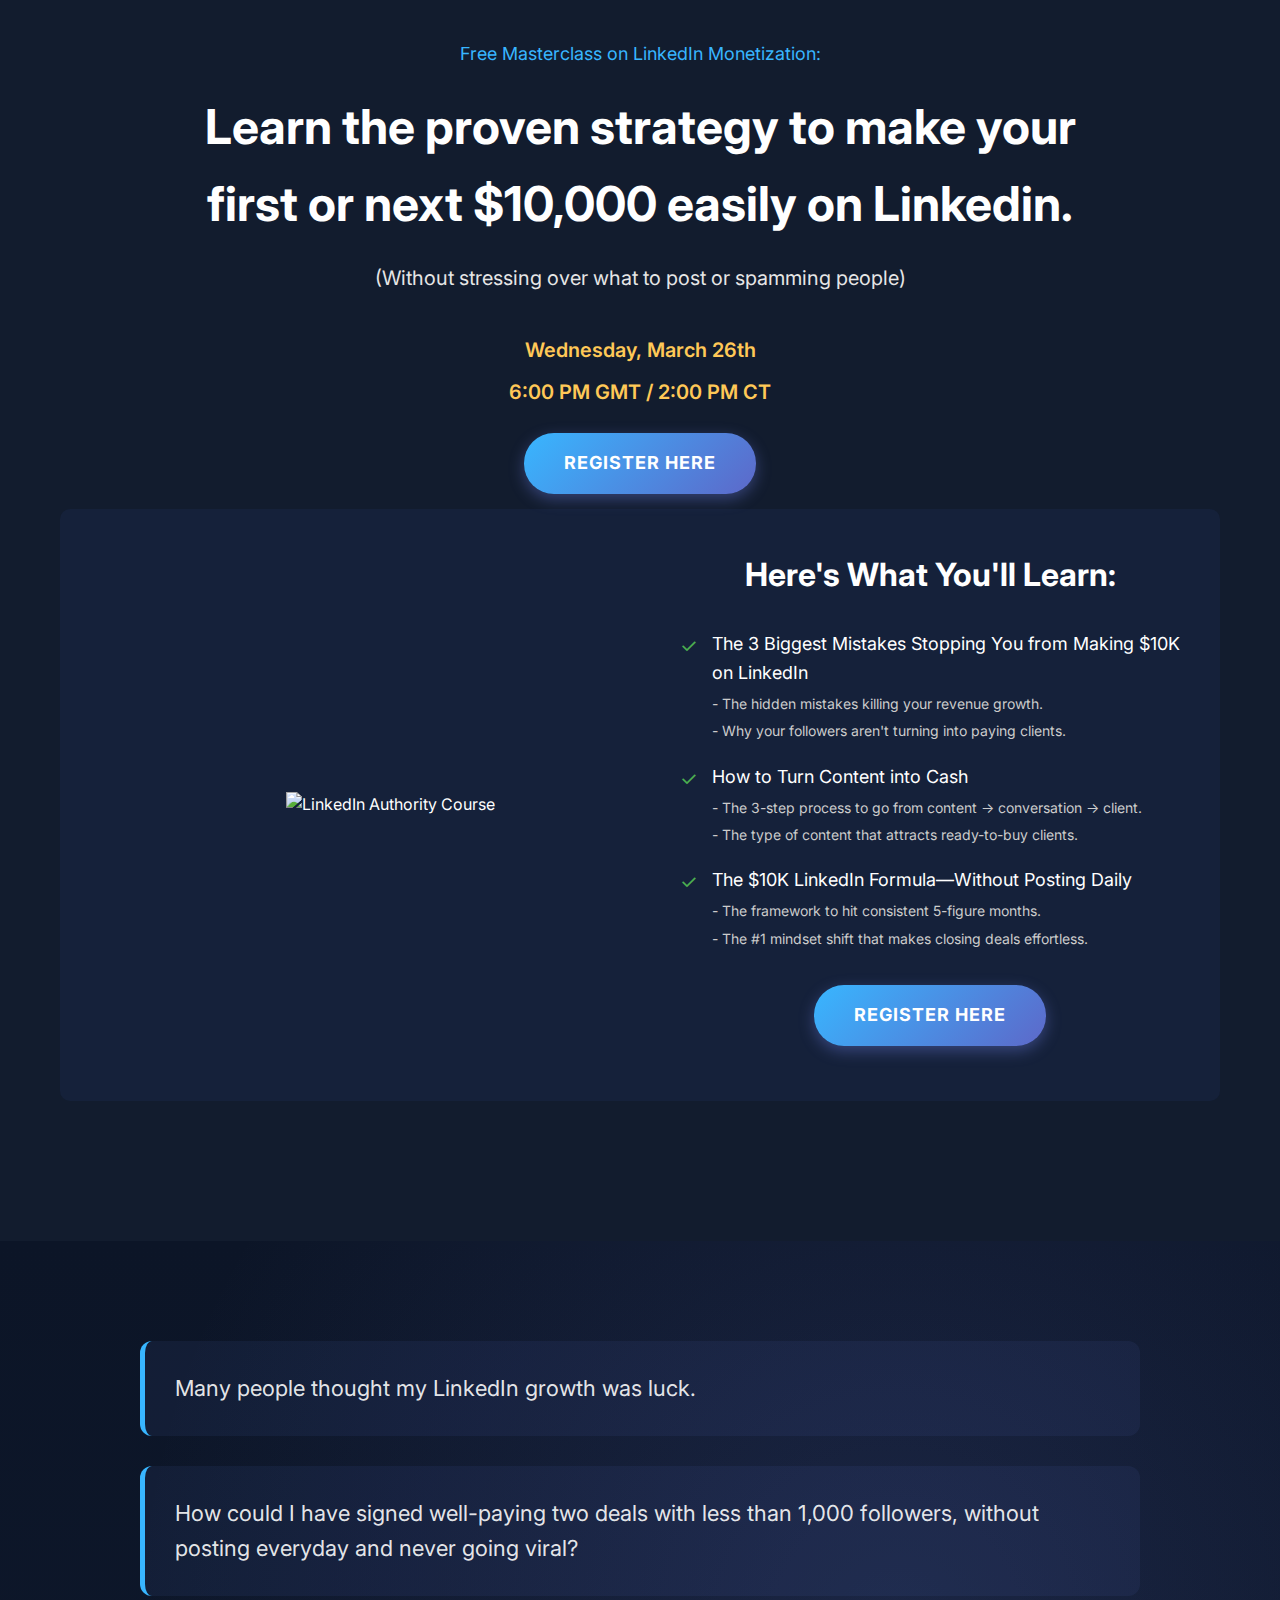
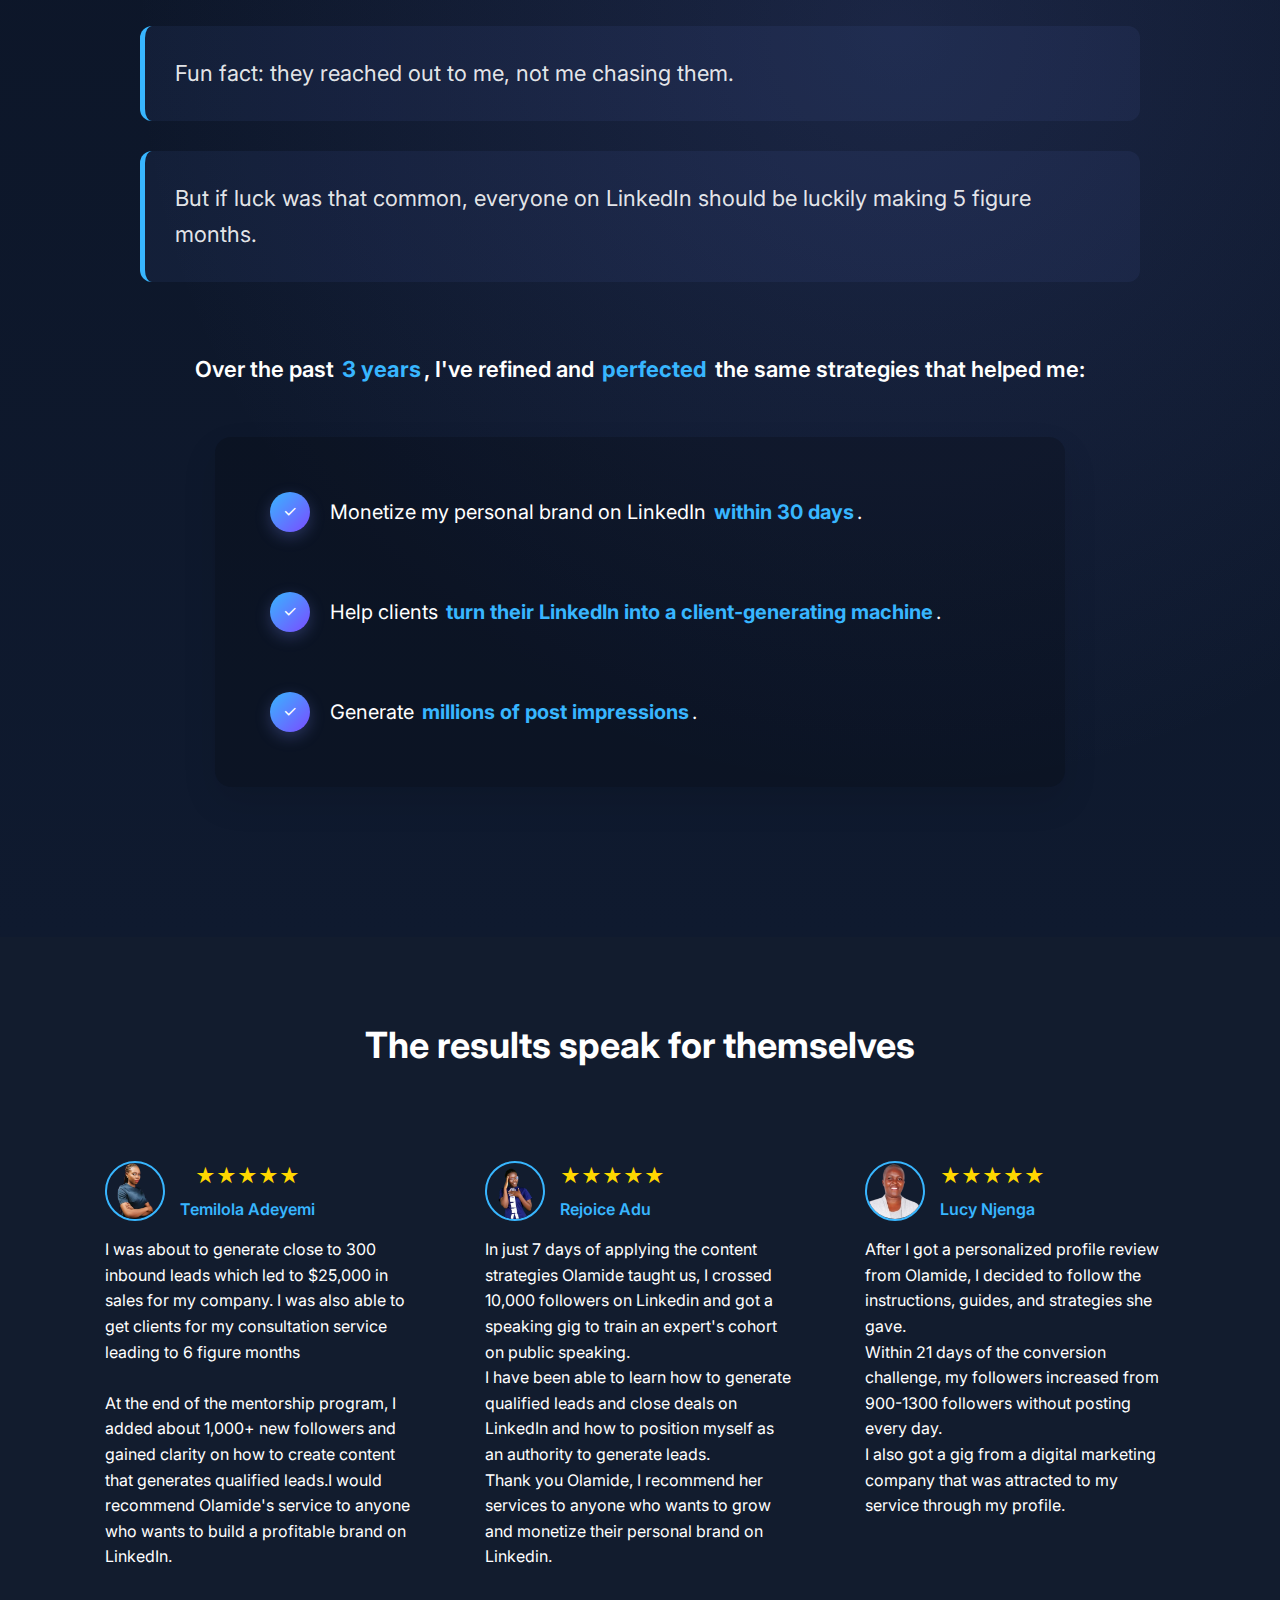
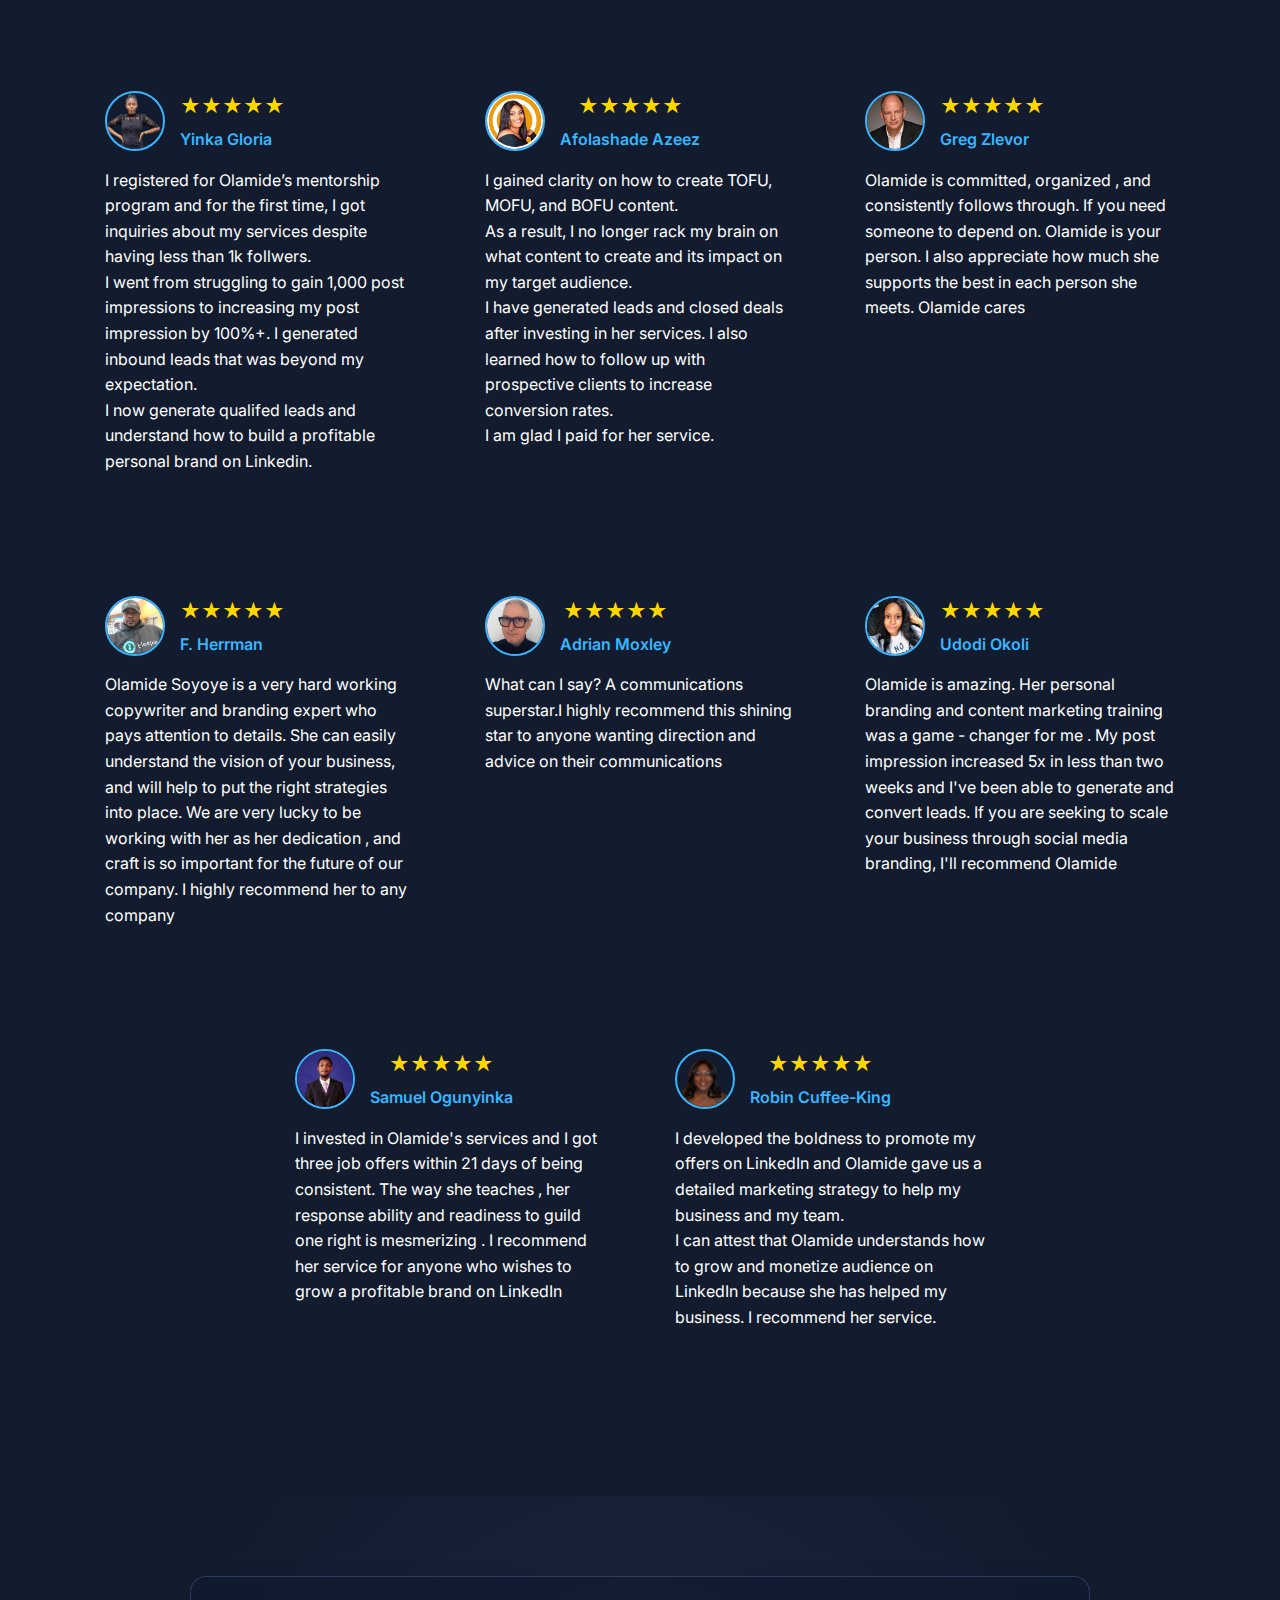
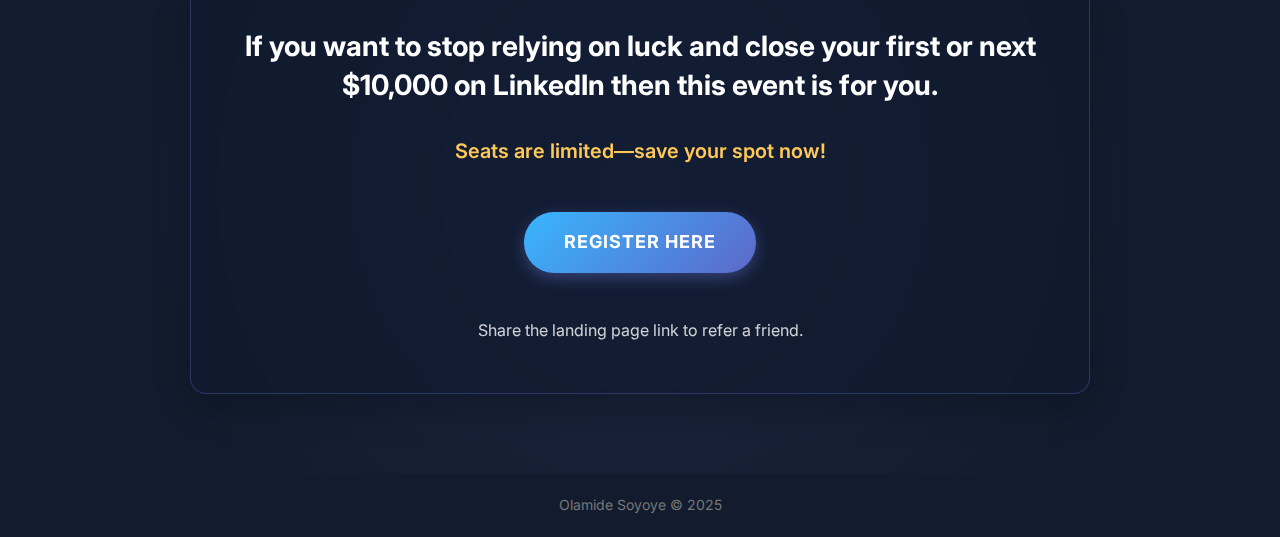
==== event.html @ 0147757c "Added event page" ====
<!DOCTYPE html>
<html lang="en">
<head>
    <meta charset="UTF-8">
    <meta name="viewport" content="width=device-width, initial-scale=1.0">
    <title>Free Masterclass on LinkedIn Monetization</title>
    <link rel="preconnect" href="https://fonts.googleapis.com">
    <link rel="preconnect" href="https://fonts.gstatic.com" crossorigin>
    <link href="https://fonts.googleapis.com/css2?family=Inter:wght@400;500;600;700&display=swap" rel="stylesheet">
    <link rel="stylesheet" href="assets/css/event.css">
</head>
<body>
    <!-- Header -->
    <!-- <header>
        <div class="container">
            <img src="/api/placeholder/150/50" alt="Kurogo Logo" class="logo">
        </div>
    </header> -->

    <!-- Hero Section -->
    <section class="hero">
        <div class="container">
            <p class="tag-line">Free Masterclass on LinkedIn Monetization:</p>
            <h1>Learn the proven strategy to make your first or next $10,000 easily on Linkedin.</h1>
            <p class="subtitle">(Without stressing over what to post or spamming people)</p>


            <p class="cta-urgency">Wednesday, March 26th </p>
            <p class="cta-urgency">6:00 PM GMT / 2:00 PM CT </p>

            <a href="https://addcal.co/e/64tl87vulown" class="subtitle cta-button" >REGISTER HERE</a>
            
            <!-- Features Section -->
            <div class="features-container">
                <div class="features-left" style="padding: 0px 40px;">
                    <img src="assets/images/banner/olamide2.jpg" alt="LinkedIn Authority Course" class="features-image">
                </div>
                <div class="features-right">
                    <h2 class="features-heading">Here's What You'll Learn:</h2>
                    <div class="feature">
                        <div class="feature-icon">✓</div>
                        <div class="feature-text">The 3 Biggest Mistakes Stopping You from Making $10K on LinkedIn
                            <p class="feature-subpoint">- The hidden mistakes killing your revenue growth.</p>
                            <p class="feature-subpoint">- Why your followers aren't turning into paying clients.</p>
                        </div>
                    </div>
                    <div class="feature">
                        <div class="feature-icon">✓</div>
                        <div class="feature-text">How to Turn Content into Cash
                            <p class="feature-subpoint">- The 3-step process to go from content → conversation → client.</p>
                            <p class="feature-subpoint">- The type of content that attracts ready-to-buy clients.</p>
                        </div>
                    </div>
                    <div class="feature">
                        <div class="feature-icon">✓</div>
                        <div class="feature-text">The $10K LinkedIn Formula—Without Posting Daily
                            <p class="feature-subpoint">- The framework to hit consistent 5-figure months.</p>
                            <p class="feature-subpoint">- The #1 mindset shift that makes closing deals effortless.</p>
                        </div>
                    </div>
                    <a href="https://addcal.co/e/64tl87vulown" class="cta-button">REGISTER HERE</a>
                </div>
            </div> 
        </div>
    </section>

    <!-- Enhanced Personal Story Section -->
    <section class="story-section">
        <div class="story-container">
            <div class="story-grid">
                <div class="story-quote">
                    Many people thought my LinkedIn growth was luck.
                </div>
                
                <div class="story-quote">
                    How could I have signed well-paying two deals with less than 1,000 followers, without posting everyday and never going viral?
                </div>
                
                <div class="story-quote">
                    Fun fact: they reached out to me, not me chasing them.
                </div>
                
                <div class="story-quote">
                    But if luck was that common, everyone on LinkedIn should be luckily making 5 figure months.
                </div>
            </div>
            
            <p class="story-middle">Over the past <span class="highlight">3 years</span>, I've refined and <span class="highlight">perfected</span> the same strategies that helped me:</p>
            
            <div class="benefits">
                <div class="benefit-item">
                    <div class="check-icon">✓</div>
                    <div class="benefit-text">Monetize my personal brand on LinkedIn <span class="highlight">within 30 days</span>.</div>
                </div>
                
                <div class="benefit-item">
                    <div class="check-icon">✓</div>
                    <div class="benefit-text">Help clients <span class="highlight">turn their LinkedIn into a client-generating machine</span>.</div>
                </div>
                
                <div class="benefit-item">
                    <div class="check-icon">✓</div>
                    <div class="benefit-text">Generate <span class="highlight">millions of post impressions</span>.</div>
                </div>
            </div>
        </div>
    </section>

    <!-- Results Section -->
    <section class="results">
        <div class="container">
            <h2 class="results-title">The results speak for themselves</h2>
            
            <!-- First Row -->
            <div class="testimonials">
                <div class="testimonial">
                    <div class="testimonial-header">
                        <img src="assets/images/banner/temiloluwa.png" alt="Temilola Adeyemi" class="testimonial-image">
                        <div class="testimonial-meta">
                            <div class="stars">★★★★★</div>
                            <p class="client-name">Temilola Adeyemi</p>
                        </div>
                    </div>
                    <p class="testimonial-text">
                        I was about to generate close to 300 inbound leads which led to $25,000 in sales for my company. I was also able to get clients for my consultation service leading to 6 figure months 
                        
                        <br>
                        
                        <br>
                        At the end of the mentorship program, I added about 1,000+ new followers and 
                        gained clarity on how to create content that generates qualified leads.I would recommend Olamide's service to anyone who wants to build a profitable brand on LinkedIn.
                    </p>
                </div>
                
                <div class="testimonial">
                    <div class="testimonial-header">
                        <img src="assets/images/banner/rejoice.png" alt="Rejoice Adu" class="testimonial-image">
                        <div class="testimonial-meta">
                            <div class="stars">★★★★★</div>
                            <p class="client-name">Rejoice Adu</p>
                        </div>
                    </div>
                    <p class="testimonial-text">
                        In just 7 days of applying the content strategies Olamide taught us, I crossed 10,000 
                        followers on Linkedin and got a speaking gig to train an expert's cohort on public speaking.
                        <br>
                        I have been able to learn how to generate qualified leads and close deals on LinkedIn and how 
                        to position myself as an authority to generate leads.
                        <br>
                        Thank you Olamide, I recommend her services to anyone who wants to grow and monetize their 
             personal brand on Linkedin. 
                    </p>
                </div>
                
                <div class="testimonial">
                    <div class="testimonial-header">
                        <img src="assets/images/banner/lucy.png" alt="Lucy Njenga" class="testimonial-image">
                        <div class="testimonial-meta">
                            <div class="stars">★★★★★</div>
                            <p class="client-name">Lucy Njenga</p>
                        </div>
                    </div>
                    <p class="testimonial-text">
                        After I got a personalized profile review from Olamide, I decided to follow the instructions, 
                        guides, and strategies she gave.
                        <br>
                        Within 21 days of the conversion challenge, my followers increased from 900-1300 
                        followers without posting every day.
                        <br>
                        I also got a gig from a digital marketing company that was attracted to my service 
                        through my profile. 
                    </p>
                </div>
            </div>
            
            <!-- Second Row -->
            <div class="testimonials">
                <div class="testimonial">
                    <div class="testimonial-header">
                        <img src="assets/images/banner/yinka.png" alt="Yinka Gloria" class="testimonial-image">
                        <div class="testimonial-meta">
                            <div class="stars">★★★★★</div>
                            <p class="client-name">Yinka Gloria</p>
                        </div>
                    </div>
                    <p class="testimonial-text">
                        I registered for Olamide’s mentorship program and for the first time, I got inquiries 
                        about my services despite having less than 1k follwers.
                        <br>
                        I went from struggling to gain 1,000 post impressions to increasing my post impression by 100%+. I generated inbound leads that was beyond my expectation. 
                        <br>
                        I now generate qualifed leads and understand how to build a profitable personal brand on Linkedin.


                    </p>
                </div>
                
                <div class="testimonial">
                    <div class="testimonial-header">
                        <img src="assets/images/banner/shade.png" alt="Afolashade Azeez" class="testimonial-image">
                        <div class="testimonial-meta">
                            <div class="stars">★★★★★</div>
                            <p class="client-name">Afolashade Azeez</p>
                        </div>
                    </div>
                    <p class="testimonial-text">
                        I gained clarity on how to create TOFU, MOFU, and BOFU content.
                        <br>
                        As a result, I no longer rack my brain on what content to create and its impact on my target audience. 
                        <br>
                        I have generated leads and closed deals after investing in her services. I also learned how to follow up with prospective clients to increase conversion rates. 
                        <br>
                        I am glad I paid for her service. 
                    </p>
                    
                </div>
                
                <div class="testimonial">
                    <div class="testimonial-header">
                        <img src="assets/images/banner/Greg.jpeg" alt="Greg Zlevor" class="testimonial-image">
                        <div class="testimonial-meta">
                            <div class="stars">★★★★★</div>
                            <p class="client-name">Greg Zlevor</p>
                        </div>
                    </div>
                    <p class="testimonial-text">
                        Olamide is committed, organized , and consistently follows through. If you need someone to 
                        depend on. Olamide is your person. I also appreciate how much she supports the best in each 
                        person she meets. Olamide cares 
                    </p>
                </div>
            </div>
            
            <!-- Third Row -->
            <div class="testimonials">
                <div class="testimonial">
                    <div class="testimonial-header">
                        <img src="assets/images/banner/herman.jpeg" alt="F. Herrman" class="testimonial-image">
                        <div class="testimonial-meta">
                            <div class="stars">★★★★★</div>
                            <p class="client-name">F. Herrman</p>
                        </div>
                    </div>
                    <p class="testimonial-text">
                        Olamide Soyoye is a very hard working copywriter and branding expert who pays 
                        attention to details. She can easily understand the vision of your business, and will help 
                        to put the right strategies into place. We are very lucky to be working with her as her dedication , 
                        and craft is so important for the future of our company. I highly recommend her to any company 
                    </p>
                </div>
                
                <div class="testimonial">
                    <div class="testimonial-header">
                        <img src="assets/images/banner/andrian.jpeg" alt="Adrian Moxley" class="testimonial-image">
                        <div class="testimonial-meta">
                            <div class="stars">★★★★★</div>
                            <p class="client-name">Adrian Moxley</p>
                        </div>
                    </div>
                    <p class="testimonial-text">
                        What can I say? A communications superstar.I highly recommend this shining star to 
                        anyone wanting direction and advice on their communications 
                    </p>
                </div>
                
                <div class="testimonial">
                    <div class="testimonial-header">
                        <img src="assets/images/banner/udodi.jpeg" alt="Udodi Okoli" class="testimonial-image">
                        <div class="testimonial-meta">
                            <div class="stars">★★★★★</div>
                            <p class="client-name">Udodi Okoli</p>
                        </div>
                    </div>
                    <p class="testimonial-text">
                        Olamide is amazing. Her personal branding and content marketing training was a 
                        game - changer for me . My post impression increased 5x in less than two weeks 
                        and I've been able to generate and convert leads. If you are seeking to scale your 
                        business through social media branding, I'll recommend Olamide
                    </p>
                </div>
            </div>
            
            <!-- Fourth Row -->
            <div class="testimonials">
                <div class="testimonial">
                    <div class="testimonial-header">
                        <img src="assets/images/banner/samuel.jpeg" alt="Samuel Ogunyinka" class="testimonial-image">
                        <div class="testimonial-meta">
                            <div class="stars">★★★★★</div>
                            <p class="client-name">Samuel Ogunyinka</p>
                        </div>
                    </div>
                    <p class="testimonial-text">
                        I invested in Olamide's services and I got three job offers within 
                        21 days of being consistent. The way she teaches , her response ability and readiness to 
                        guild one right is mesmerizing . I recommend her service for anyone who wishes to grow 
                        a profitable brand on LinkedIn
                    </p>
                </div> 
                <div class="testimonial">
                    <div class="testimonial-header">
                        <img src="assets/images/banner/robin.png" alt="Robin Cuffee-King" class="testimonial-image">
                        <div class="testimonial-meta">
                            <div class="stars">★★★★★</div>
                            <p class="client-name">Robin Cuffee-King</p>
                        </div>
                    </div>
                    <p class="testimonial-text">
                        I developed the boldness to promote my offers on LinkedIn and Olamide gave us a detailed 
                        marketing strategy to help my business and my team.
                        <br>
                        I can attest that Olamide understands how to grow and monetize audience on LinkedIn because she 
                        has helped my business. I recommend her service. 
                    </p>
                </div> 
            </div>  
        </div>
    </section>

    <!-- Call to Action Section -->
    <section class="cta-section">
        <div class="cta-container">
        <div class="cta-content">
            <h2 class="cta-headline">If you want to stop relying on luck and close your first or next $10,000 on LinkedIn then this event is for you.</h2>
            <div class="cta-details">
            <p class="cta-urgency">Seats are limited—save your spot now!</p>
            <a href="https://addcal.co/e/64tl87vulown" class="cta-button">REGISTER HERE</a>
            <p class="cta-share">Share the landing page link to refer a friend.</p>
            </div>
        </div>
        </div>
    </section>

    <!-- Footer -->
    <footer>
        <div class="container">
            <p>Olamide Soyoye © 2025 </p>
        </div>
    </footer>
</body>
</html>
---- assets/css/event.css ----
/* Global Styles */
* {
    margin: 0;
    padding: 0;
    box-sizing: border-box;
    font-family: 'Inter', -apple-system, BlinkMacSystemFont, 'Segoe UI', Roboto, Oxygen, Ubuntu, Cantarell, 'Open Sans', 'Helvetica Neue', sans-serif;
}

body {
    background-color: #121c2e;
    color: white;
    line-height: 1.6;
}

.container {
    max-width: 1200px;
    margin: 0 auto;
    padding: 0 20px;
}

/* Header */
header {
    padding: 40px 0;
    text-align: center;
}

.logo {
    max-width: 150px;
    margin-bottom: 20px;
}

/* Hero Section */
.hero {
    text-align: center;
    padding: 40px 0 60px;
}

.tag-line {
    color: #38b6ff;
    font-size: 18px;
    margin-bottom: 20px;
}

.hero h1 {
    font-size: 48px;
    margin-bottom: 20px;
    max-width: 80%;
    margin: 0 auto 20px;
}

.subtitle {
    font-size: 20px;
    margin-bottom: 40px;
    color: #e6e6e6;
}

/* Features Section */
.features-container {
    background-color: #15213a;
    border-radius: 10px;
    padding: 40px;
    margin-bottom: 80px;
    display: flex;
    flex-wrap: wrap;
}

.features-left {
    flex: 1;
    display: flex;
    justify-content: center;
    align-items: center;
    min-width: 300px;
}

.features-image {
    max-width: 100%;
}

.features-right {
    flex: 1;
    padding-left: 0px;
    min-width: 300px;
}

.features-heading {
    font-size: 32px;
    margin-bottom: 30px;
}

.feature {
    display: flex;
    align-items: flex-start;
    margin-bottom: 20px;
}

.feature-icon {
    color: #4CAF50;
    margin-right: 15px;
    font-size: 20px;
}

.feature-text {
    font-size: 18px;
    text-align: left;
}

.button {
    display: inline-block;
    background-color: #5e60ce;
    color: white;
    padding: 15px 30px;
    border-radius: 30px;
    font-weight: bold;
    text-decoration: none;
    font-size: 18px;
    margin-top: 20px;
    transition: background-color 0.3s;
}

.button:hover {
    background-color: #4a4bc7;
    cursor: pointer;
}

/* Steps Section */
.steps-section {
    padding: 80px 0;
    background-color: white;
    color: #333;
}

.steps-heading {
    text-align: center;
    margin-bottom: 20px;
    color: #38b6ff;
}

.steps-title {
    text-align: center;
    font-size: 36px;
    margin-bottom: 50px;
    color: #121c2e;
}

.steps-container {
    display: flex;
    justify-content: space-between;
    flex-wrap: wrap;
}

.step {
    flex: 1;
    min-width: 300px;
    margin: 15px;
    text-align: center;
}

.step-image {
    width: 100%;
    height: 250px;
    object-fit: cover;
    border-radius: 10px;
    margin-bottom: 20px;
}

.step-title {
    font-size: 32px;
    margin-bottom: 20px;
    color: white;
    background: linear-gradient(135deg, #5e60ce, #6979f8);
    padding: 10px;
    border-radius: 5px;
}

.step-description {
    font-size: 16px;
    color: #555;
}

.trusted-by {
    text-align: center;
    padding: 30px 0;
    background-color: white;
    color: #333;
}

.trusted-heading {
    margin-bottom: 30px;
    font-size: 18px;
    color: #555;
}

.logos {
    display: flex;
    justify-content: center;
    align-items: center;
    flex-wrap: wrap;
}

.logo-img {
    height: 40px;
    margin: 0 30px;
    opacity: 0.8;
}

/* Results Section */
.results {
    padding: 80px 0;
    text-align: center;
}

.results-heading {
    color: #38b6ff;
    margin-bottom: 20px;
}

.results-title {
    font-size: 36px;
    margin-bottom: 50px;
}

.testimonials {
    display: flex;
    flex-wrap: wrap;
    justify-content: center;
    margin-bottom: 30px;
}

.testimonial {
    flex: 1;
    min-width: 300px;
    max-width: 350px;
    margin: 15px;
    padding: 20px;
}

.stars {
    color: #FFD700;
    font-size: 20px;
    margin-bottom: 20px;
}

.testimonial-text {
    margin-bottom: 20px;
    text-align: left;
}

.client-name {
    font-weight: bold;
    color: #38b6ff;
    text-align: left;
}

.feature-subpoint {
    font-size: 14px;
    margin-top: 5px;
    color: #cccccc;
}
.story-section {
    padding: 100px 20px;
    background: linear-gradient(180deg, #0c1527 0%, #0f1a2f 100%);
    position: relative;
    overflow: hidden;
}

.story-section::before {
    content: '';
    position: absolute;
    top: 0;
    left: 0;
    width: 100%;
    height: 100%;
    background: radial-gradient(circle at 70% 30%, rgba(108, 126, 225, 0.15), transparent 60%);
    z-index: 0;
}

.story-container {
    max-width: 1000px;
    margin: 0 auto;
    position: relative;
    z-index: 1;
}

.story-grid {
    display: grid;
    grid-template-columns: 1fr;
    gap: 30px;
    margin-bottom: 70px;
}

.story-quote {
    padding: 30px;
    border-radius: 12px;
    background: rgba(108, 126, 225, 0.08);
    border-left: 5px solid #38b6ff;
    font-size: 22px;
    color: rgba(255, 255, 255, 0.9);
    position: relative;
    transition: all 0.3s ease;
}

.story-quote:hover {
    transform: translateY(-5px);
    box-shadow: 0 10px 25px rgba(0, 0, 0, 0.2);
}

.story-middle {
    font-size: 22px;
    line-height: 1.6;
    text-align: center;
    margin: 50px 0 40px;
    color: white;
    font-weight: 600;
}

.highlight {
    color: #38b6ff;
    font-weight: 700;
    position: relative;
    padding: 0 3px;
}

.benefits {
    max-width: 850px;
    margin: 50px auto;
    background: rgba(0, 0, 0, 0.2);
    border-radius: 16px;
    padding: 40px;
    box-shadow: 0 15px 35px rgba(0, 0, 0, 0.1);
}

.benefit-item {
    display: flex;
    align-items: flex-start;
    margin-bottom: 30px;
    transition: all 0.3s ease;
    padding: 15px;
    border-radius: 8px;
}

.benefit-item:hover {
    background: rgba(108, 126, 225, 0.1);
}

.benefit-item:last-child {
    margin-bottom: 0;
}

.check-icon {
    background: linear-gradient(135deg, #38b6ff, #7b4bff);
    width: 40px;
    height: 40px;
    border-radius: 50%;
    display: flex;
    align-items: center;
    justify-content: center;
    margin-right: 20px;
    flex-shrink: 0;
    box-shadow: 0 5px 15px rgba(108, 126, 225, 0.3);
}

.benefit-text {
    font-size: 20px;
    line-height: 1.5;
    padding-top: 5px;
}

@media (max-width: 768px) {
    .story-quote {
        font-size: 18px;
        padding: 20px;
    }
    
    .story-middle {
        font-size: 18px;
    }
    
    .benefit-text {
        font-size: 18px;
    }
    
    .benefits {
        padding: 30px 20px;
    }
}

.cta-section {
    padding: 80px 20px;
    background-color: #121c2e;
    position: relative;
    text-align: center;
    overflow: hidden;
    }

.cta-section::before {
content: '';
position: absolute;
top: 0;
left: 0;
width: 100%;
height: 100%;
background: radial-gradient(circle at center, rgba(108, 126, 225, 0.1), transparent 70%);
z-index: 0;
}

.cta-container {
max-width: 900px;
margin: 0 auto;
position: relative;
z-index: 1;
}

.cta-content {
background: rgba(15, 26, 47, 0.7);
border: 1px solid rgba(108, 126, 225, 0.3);
border-radius: 16px;
padding: 50px 40px;
box-shadow: 0 15px 35px rgba(0, 0, 0, 0.2);
backdrop-filter: blur(5px);
}

.cta-headline {
font-size: 28px;
font-weight: 700;
color: white;
margin-bottom: 30px;
line-height: 1.4;
}

.cta-details {
display: flex;
flex-direction: column;
align-items: center;
gap: 20px;
}

.cta-urgency {
font-size: 20px;
font-weight: 600;
color: #FFC857;
margin-bottom: 10px;
}

.cta-button {
display: inline-block;
background: linear-gradient(135deg, #38b6ff, #5d68c9);
color: white;
font-size: 18px;
font-weight: 700;
padding: 16px 40px;
border-radius: 30px;
text-decoration: none;
letter-spacing: 1px;
transition: all 0.3s ease;
box-shadow: 0 5px 15px rgba(108, 126, 225, 0.4);
margin: 15px 0;
}

.cta-button:hover {
transform: translateY(-3px);
box-shadow: 0 8px 20px rgba(108, 126, 225, 0.6);
background: linear-gradient(135deg, #7d8df0, #38b6ff);
}

.cta-share {
font-size: 16px;
color: rgba(255, 255, 255, 0.8);
margin-top: 10px;
}

@media (max-width: 768px) {
.cta-section {
    padding: 60px 20px;
}

.cta-content {
    padding: 40px 25px;
}

.cta-headline {
    font-size: 24px;
}

.cta-urgency {
    font-size: 18px;
}
}

.testimonial {
    display: flex;
    flex-direction: column;
}

.testimonial-header {
    display: flex;
    align-items: center;
    margin-bottom: 15px;
}

.testimonial-image {
    width: 60px;
    height: 60px;
    border-radius: 50%;
    object-fit: cover;
    border: 2px solid #38b6ff;
    margin-right: 15px;
}

.testimonial-meta {
    display: flex;
    flex-direction: column;
}

.stars {
    margin-bottom: 5px;
}

.client-name {
    font-weight: 600;
    color: #38b6ff;
} 

/* Footer */
footer {
    text-align: center;
    padding: 20px 0;
    color: #777;
    font-size: 14px;
}
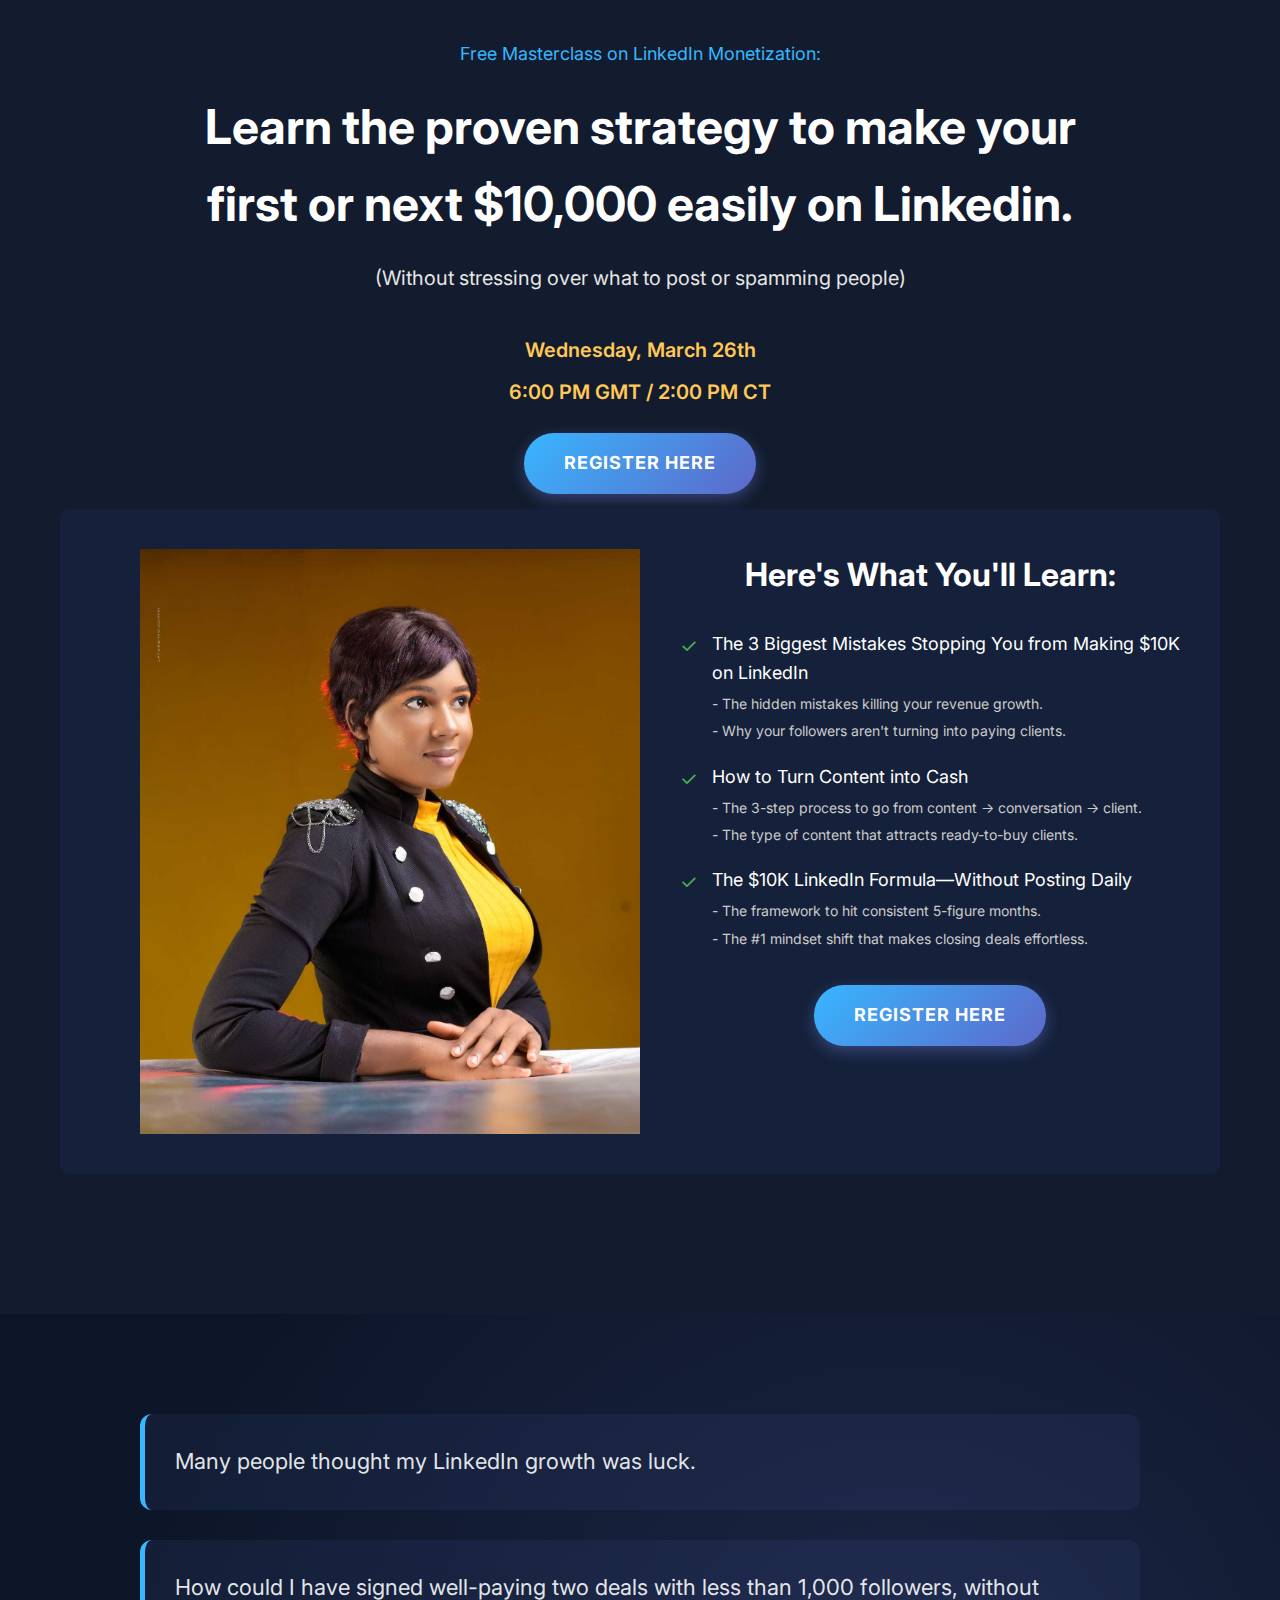
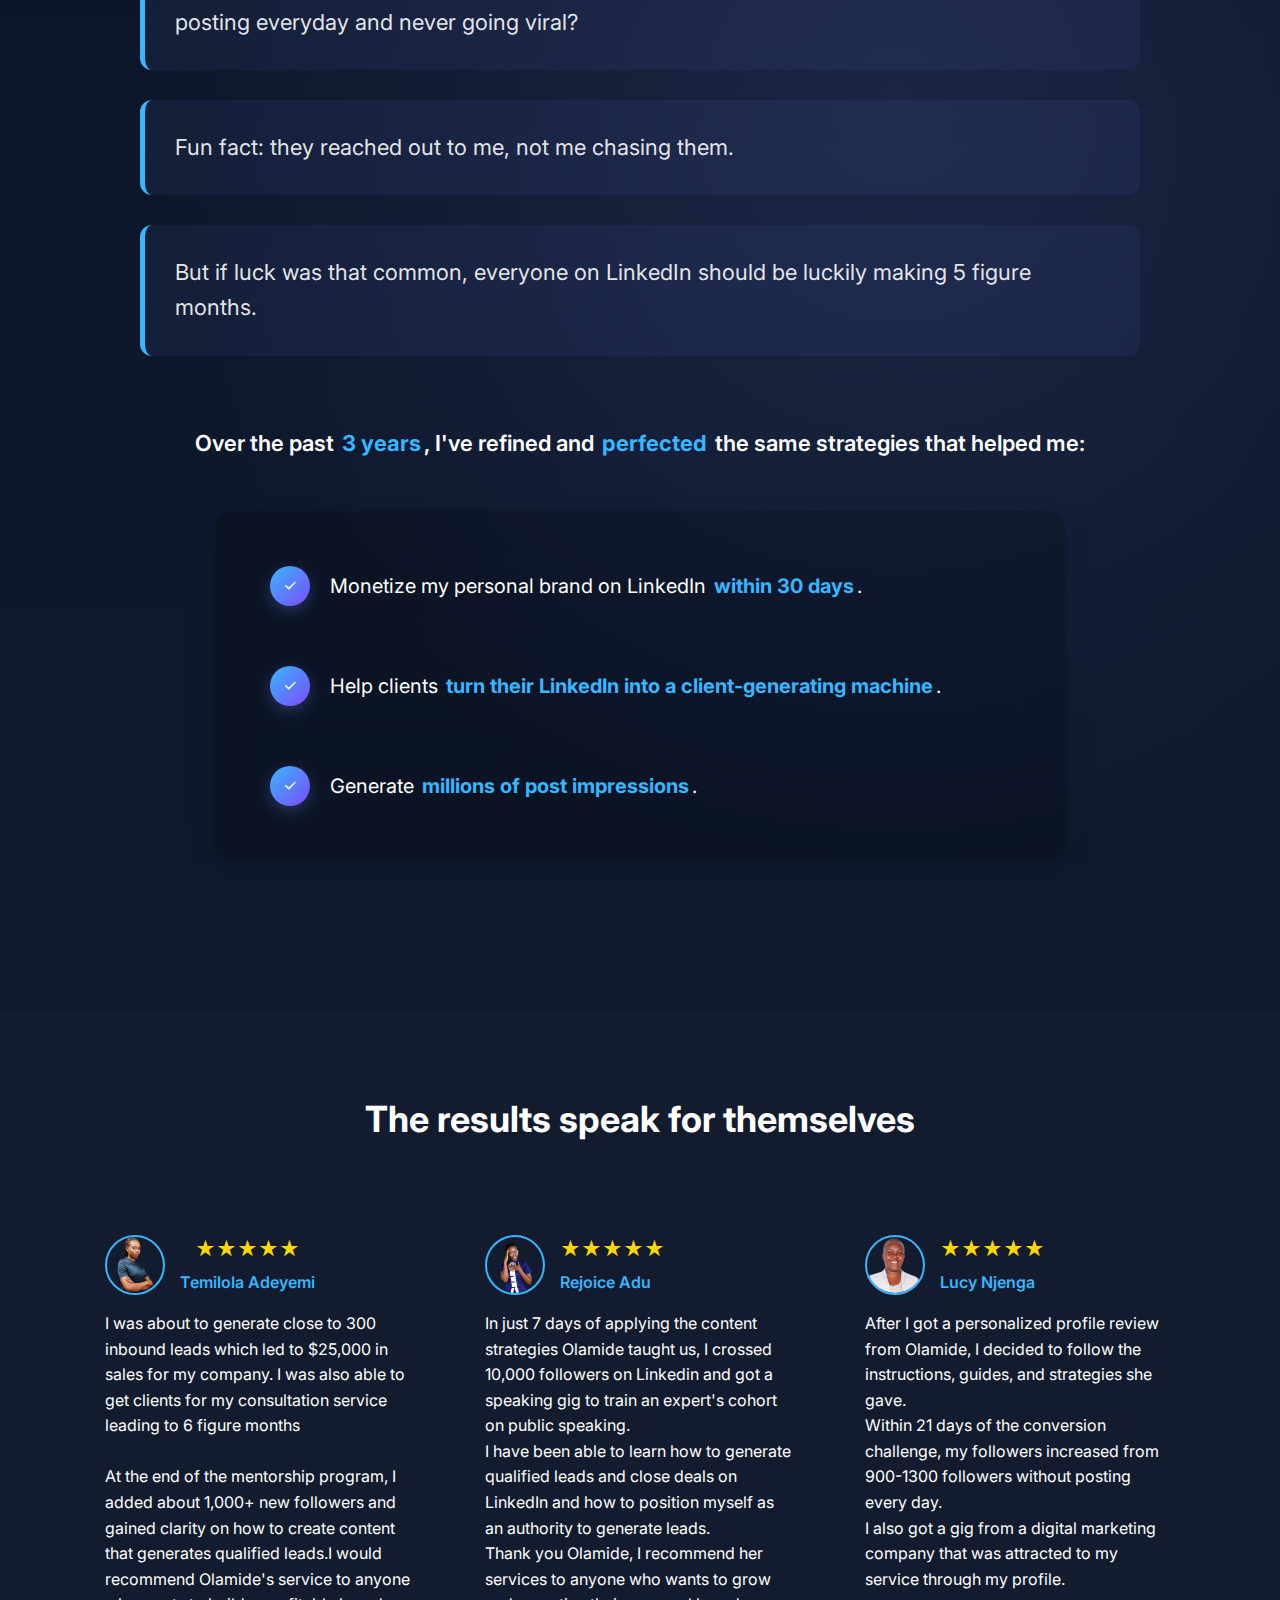
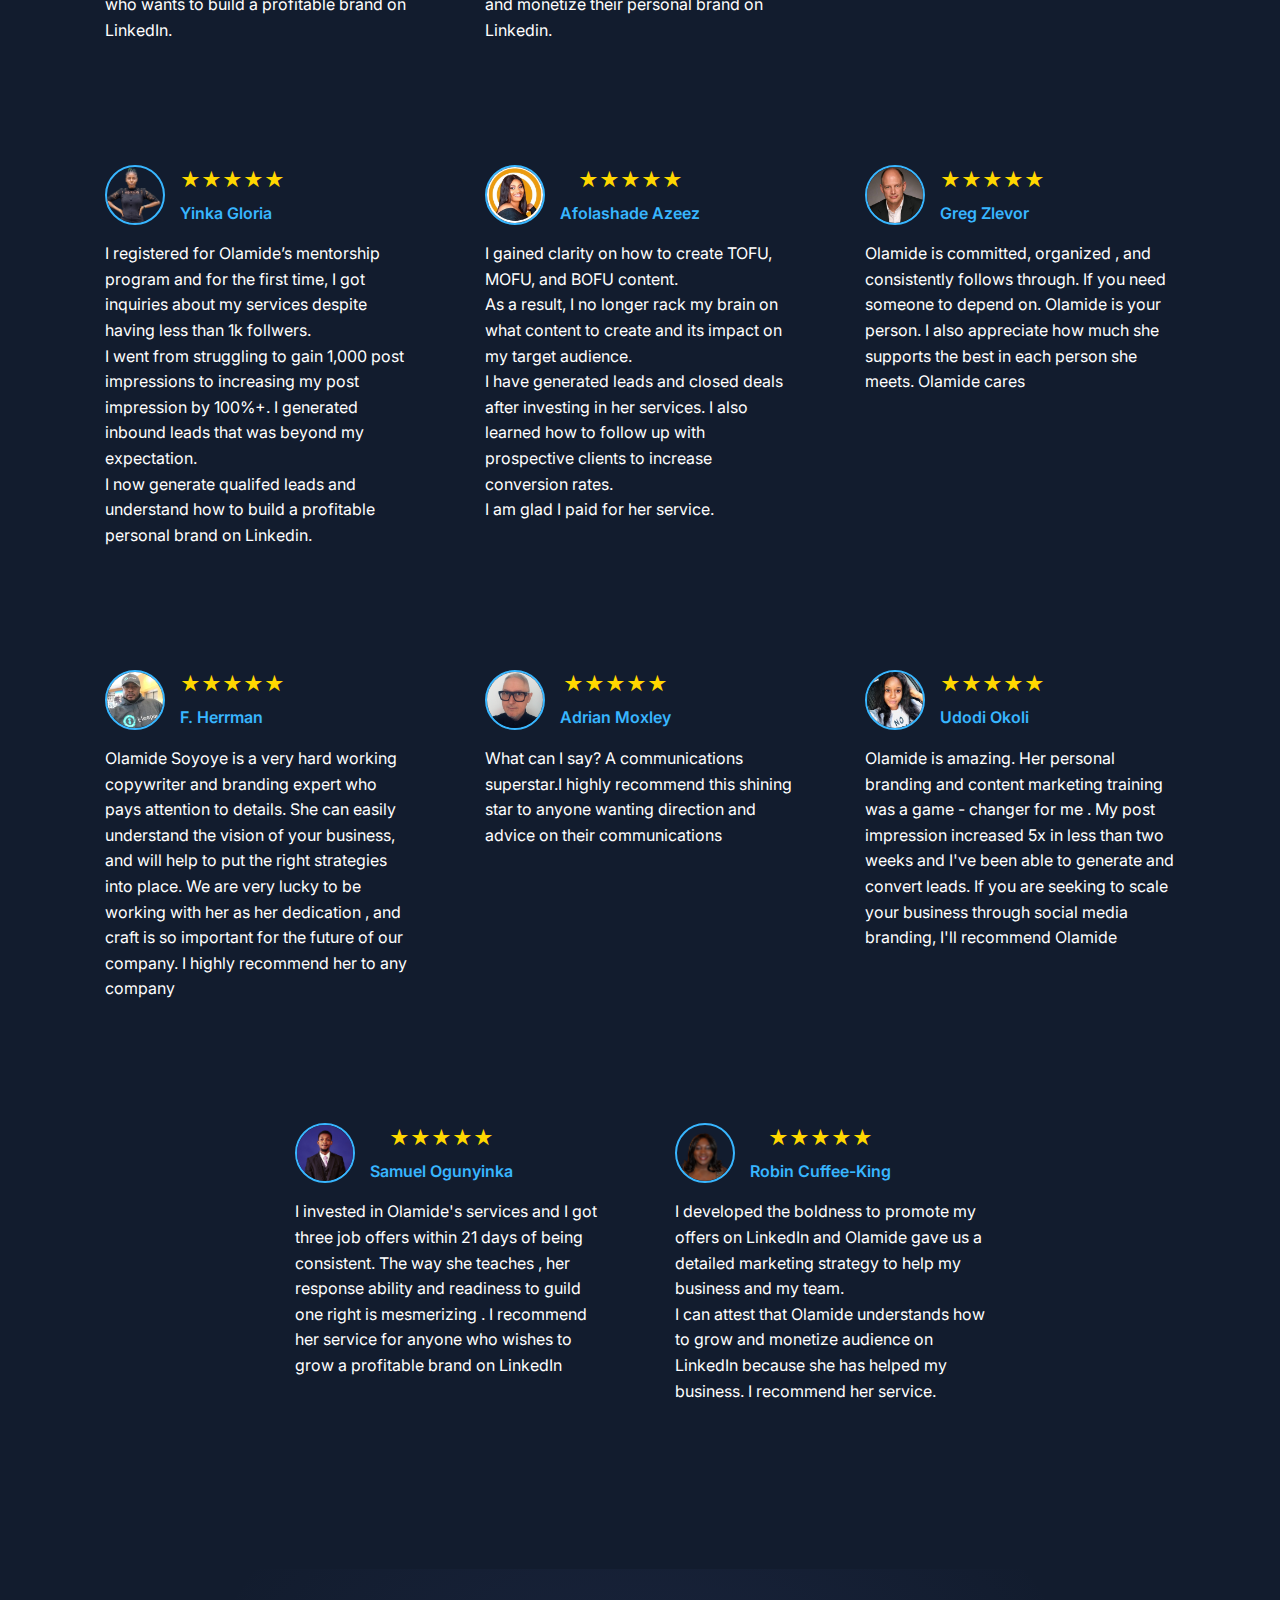
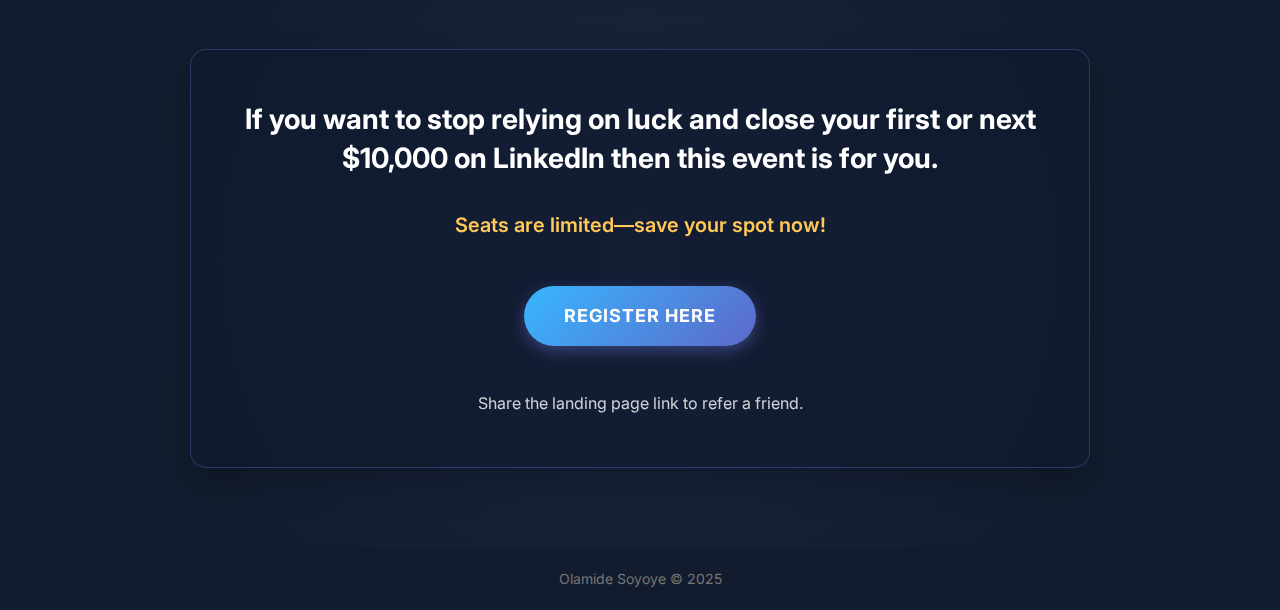
==== commit d75a4b95: "Added event page" ====
--- a/event.html
+++ b/event.html
@@ -33,7 +33,7 @@
             <!-- Features Section -->
             <div class="features-container">
                 <div class="features-left" style="padding: 0px 40px;">
-                    <img src="assets/images/banner/olamide2.jpg" alt="LinkedIn Authority Course" class="features-image">
+                    <img src="assets/images/banner/olamide1.jpg" alt="LinkedIn Authority Course" class="features-image">
                 </div>
                 <div class="features-right">
                     <h2 class="features-heading">Here's What You'll Learn:</h2>
